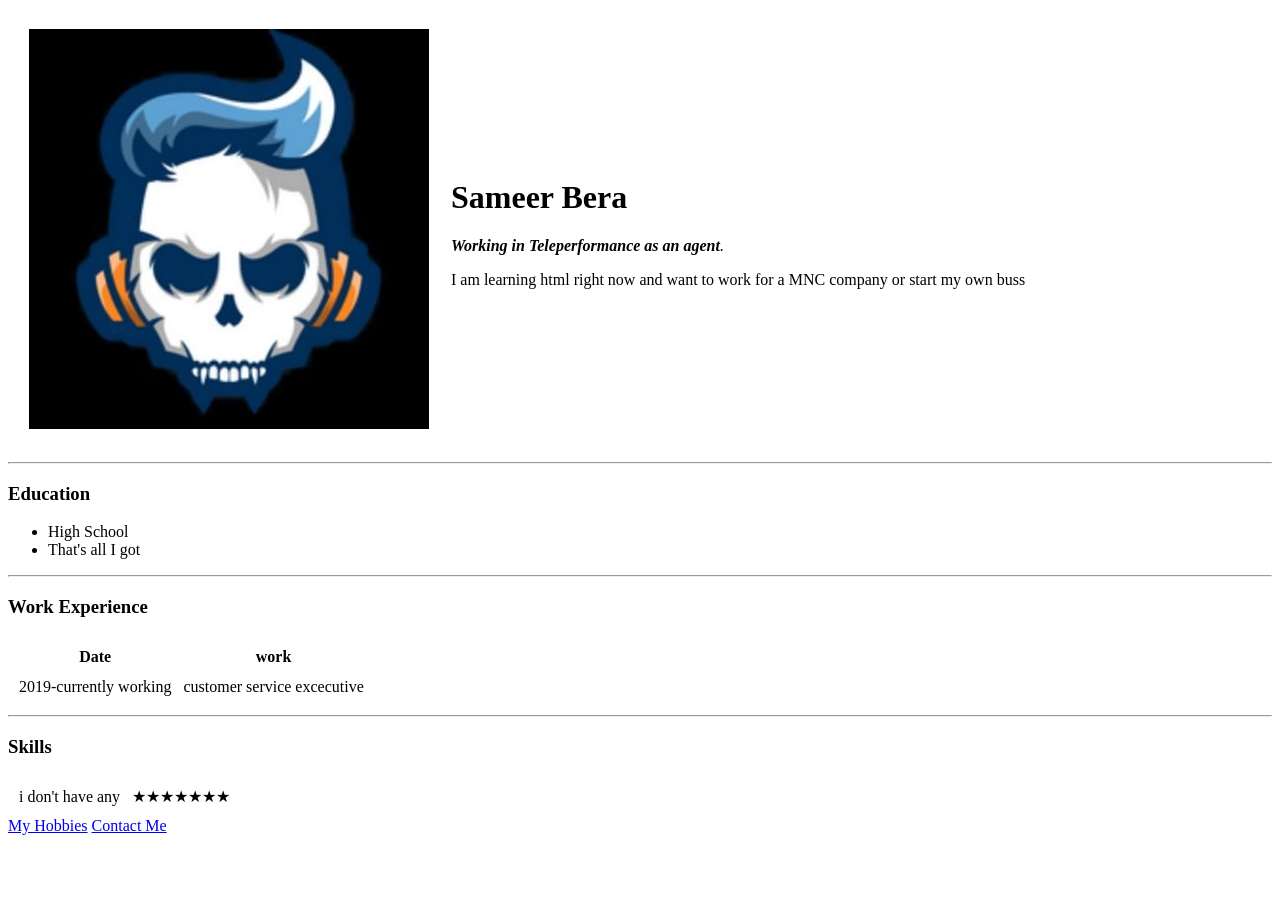
==== index.html @ ac921ed4 "Add initial CV website files" ====
<!DOCTYPE html>
<html lang="en" dir="ltr">

<head>
  <meta charset="utf-8">
  <title>🦊Sameer's Personal Page</title>
</head>

<body>
  <table cellspacing="20">
    <tr>
      <td><img src="Images/sameer.jpg" alt="sameer profile picture"></td>
      <td>
        <H1>Sameer Bera </H1>
        <p><em><strong>Working in Teleperformance as an agent</strong>.</em></p>
        <p>I am learning html right now and want to work for a MNC company or start my own buss</p>
      </td>
    </tr>
  </table>
  <hr>
  <h3>Education</h3>
  <UL>
    <li>High School</li>
    <li>That's all I got</li>
  </UL>
  <hr>
  <h3>Work Experience</h3>
  <table cellspacing="10">
    <thead>
      <tr>
        <th>Date</th>
        <th>work</th>
      </tr>
    </thead>
    <tbody>
      <td>2019-currently working</td>
      <td>customer service excecutive</td>
    </tbody>
  </table>
  <hr>
  <tfoot>
    <h3>Skills</h3>
    <table cellspacing="10">
      <tr>
        <td>i don't have any </td>
        <td> ★★★★★★★</td>
      </tr>
    </table>
  </tfoot>

  </table>
  <a href="hobbies.html">My Hobbies</a>
  <a href="contactme.html">Contact Me</a>
</body>

</html>
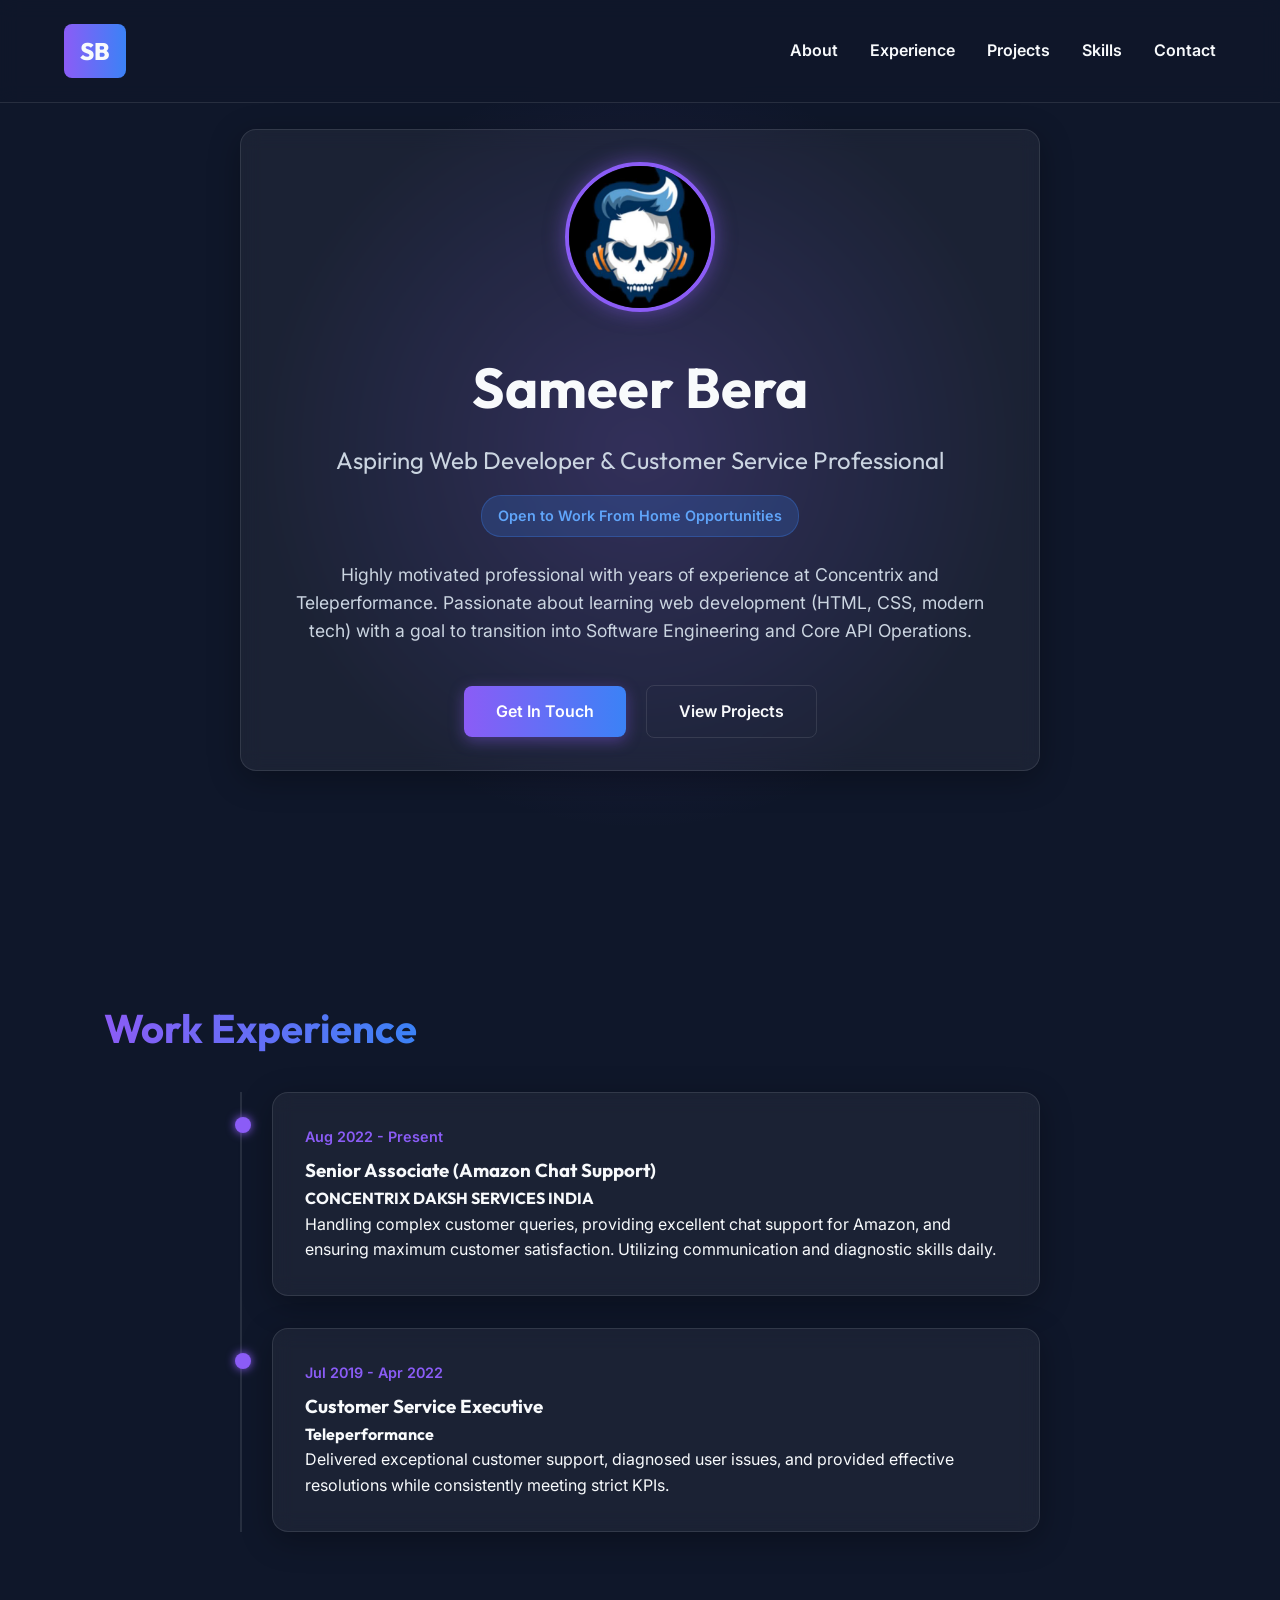
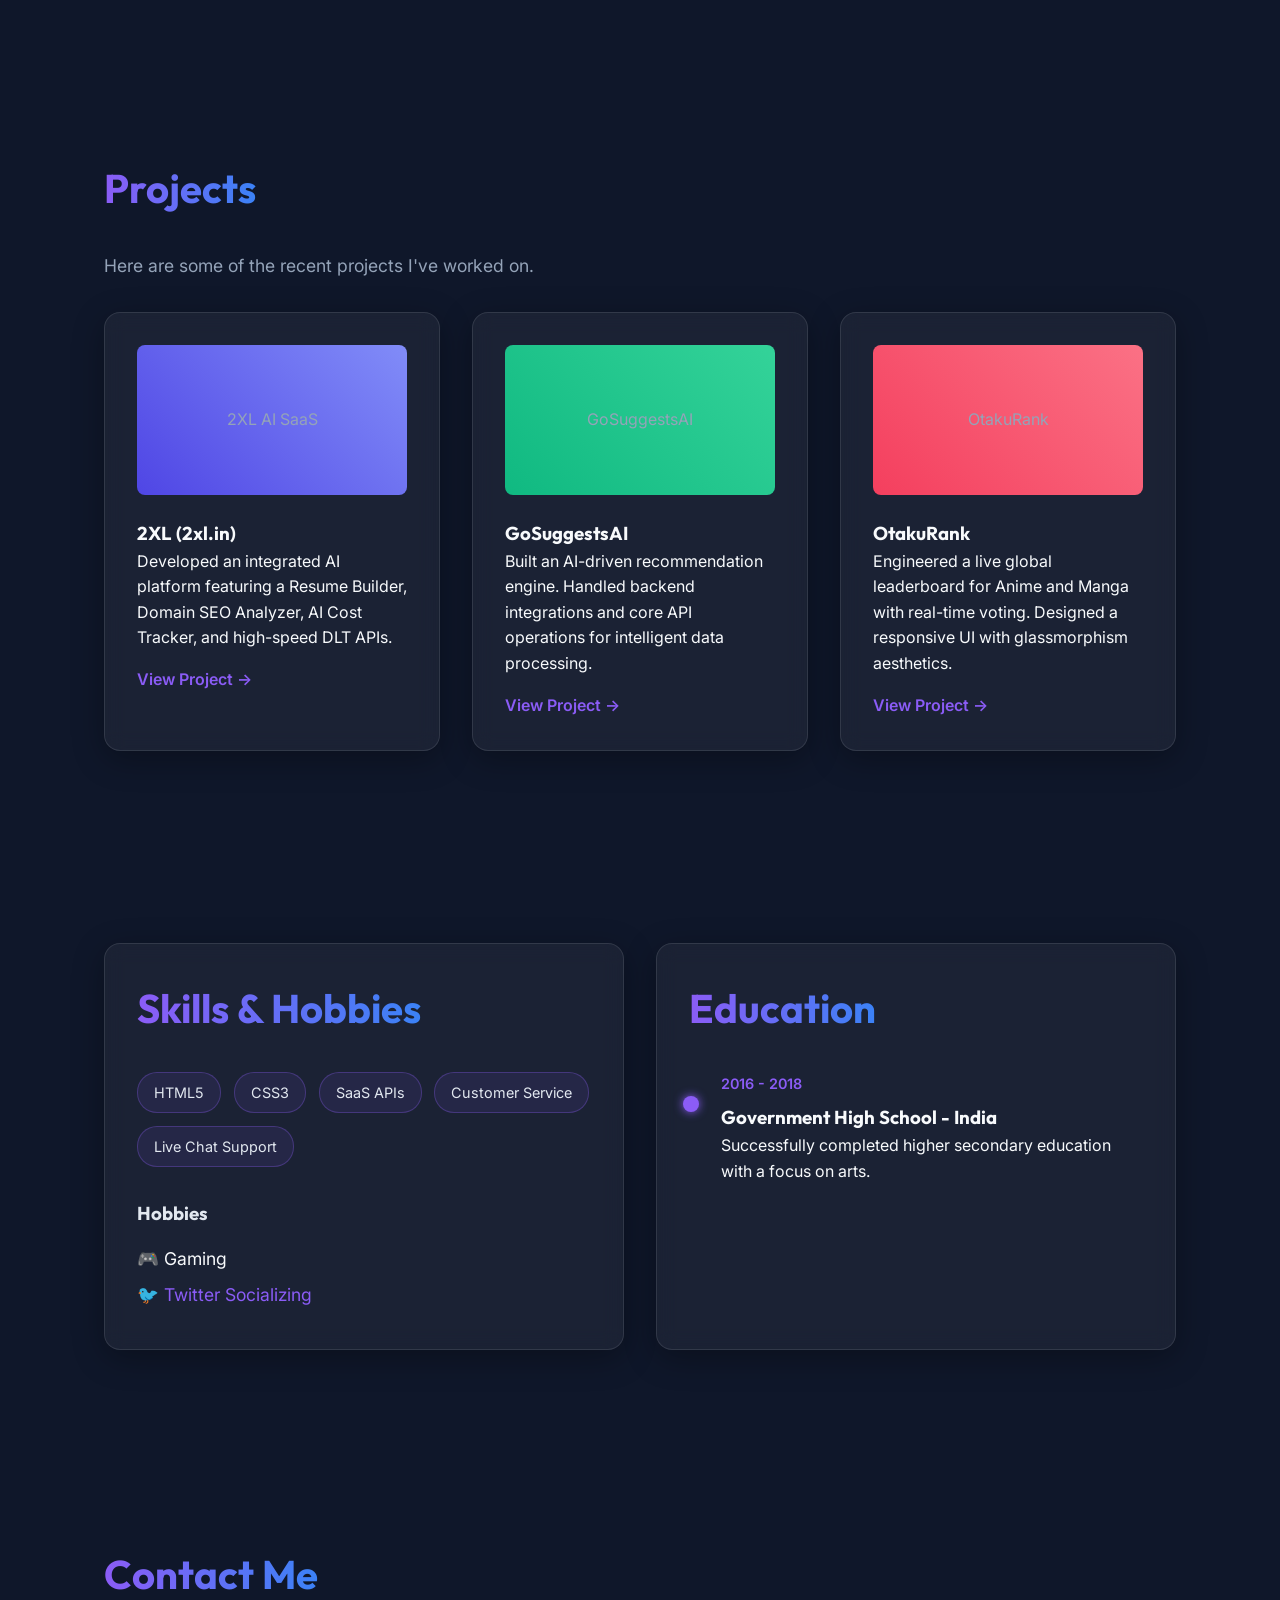
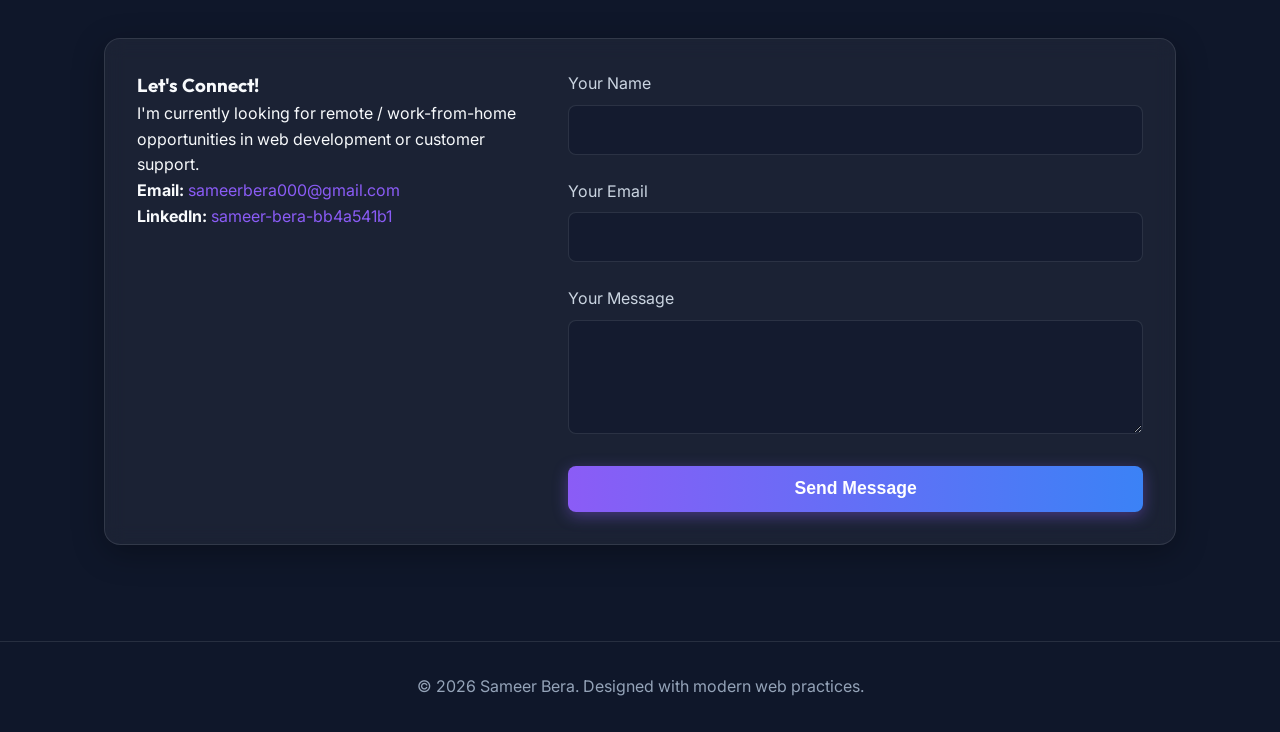
==== commit 655ca23e: "Modernize CV and add printable resume" ====
--- a/index.html
+++ b/index.html
@@ -1,56 +1,167 @@
-<!DOCTYPE html>
-<html lang="en" dir="ltr">
-
-<head>
-  <meta charset="utf-8">
-  <title>🦊Sameer's Personal Page</title>
-</head>
-
-<body>
-  <table cellspacing="20">
-    <tr>
-      <td><img src="Images/sameer.jpg" alt="sameer profile picture"></td>
-      <td>
-        <H1>Sameer Bera </H1>
-        <p><em><strong>Working in Teleperformance as an agent</strong>.</em></p>
-        <p>I am learning html right now and want to work for a MNC company or start my own buss</p>
-      </td>
-    </tr>
-  </table>
-  <hr>
-  <h3>Education</h3>
-  <UL>
-    <li>High School</li>
-    <li>That's all I got</li>
-  </UL>
-  <hr>
-  <h3>Work Experience</h3>
-  <table cellspacing="10">
-    <thead>
-      <tr>
-        <th>Date</th>
-        <th>work</th>
-      </tr>
-    </thead>
-    <tbody>
-      <td>2019-currently working</td>
-      <td>customer service excecutive</td>
-    </tbody>
-  </table>
-  <hr>
-  <tfoot>
-    <h3>Skills</h3>
-    <table cellspacing="10">
-      <tr>
-        <td>i don't have any </td>
-        <td> ★★★★★★★</td>
-      </tr>
-    </table>
-  </tfoot>
-
-  </table>
-  <a href="hobbies.html">My Hobbies</a>
-  <a href="contactme.html">Contact Me</a>
-</body>
-
-</html>
+<!DOCTYPE html>
+<html lang="en">
+<head>
+  <meta charset="utf-8">
+  <meta name="viewport" content="width=device-width, initial-scale=1.0">
+  <title>Sameer Bera - Professional CV</title>
+  <link rel="preconnect" href="https://fonts.googleapis.com">
+  <link rel="preconnect" href="https://fonts.gstatic.com" crossorigin>
+  <link href="https://fonts.googleapis.com/css2?family=Inter:wght@300;400;600;800&family=Outfit:wght@400;700&display=swap" rel="stylesheet">
+  <link rel="stylesheet" href="style.css">
+</head>
+<body>
+  <!-- Navigation -->
+  <nav class="navbar">
+    <div class="logo">SB</div>
+    <ul class="nav-links">
+      <li><a href="#about">About</a></li>
+      <li><a href="#experience">Experience</a></li>
+      <li><a href="#projects">Projects</a></li>
+      <li><a href="#skills">Skills</a></li>
+      <li><a href="#contact">Contact</a></li>
+    </ul>
+  </nav>
+
+  <!-- Hero Section -->
+  <section id="about" class="hero">
+    <div class="hero-content glass-panel">
+      <div class="profile-container">
+        <img src="Images/sameer.jpg" alt="Sameer Bera Profile" class="profile-pic" onerror="this.src='https://via.placeholder.com/150'">
+      </div>
+      <h1 class="name">Sameer Bera</h1>
+      <h2 class="title">Aspiring Web Developer & Customer Service Professional</h2>
+      <div class="badge">Open to Work From Home Opportunities</div>
+      <p class="bio">
+        Highly motivated professional with years of experience at Concentrix and Teleperformance. Passionate about learning web development (HTML, CSS, modern tech) with a goal to transition into Software Engineering and Core API Operations.
+      </p>
+      <div class="hero-buttons">
+        <a href="#contact" class="btn primary-btn">Get In Touch</a>
+        <a href="#projects" class="btn secondary-btn">View Projects</a>
+      </div>
+    </div>
+  </section>
+
+  <div class="container">
+    <!-- Experience Section -->
+    <section id="experience" class="section">
+      <h2 class="section-title">Work Experience</h2>
+      <div class="timeline">
+        
+        <div class="timeline-item glass-card">
+          <div class="timeline-date">Aug 2022 - Present</div>
+          <div class="timeline-content">
+            <h3>Senior Associate (Amazon Chat Support)</h3>
+            <h4>CONCENTRIX DAKSH SERVICES INDIA</h4>
+            <p>Handling complex customer queries, providing excellent chat support for Amazon, and ensuring maximum customer satisfaction. Utilizing communication and diagnostic skills daily.</p>
+          </div>
+        </div>
+
+        <div class="timeline-item glass-card">
+          <div class="timeline-date">Jul 2019 - Apr 2022</div>
+          <div class="timeline-content">
+            <h3>Customer Service Executive</h3>
+            <h4>Teleperformance</h4>
+            <p>Delivered exceptional customer support, diagnosed user issues, and provided effective resolutions while consistently meeting strict KPIs.</p>
+          </div>
+        </div>
+
+      </div>
+    </section>
+
+    <!-- Projects Section -->
+    <section id="projects" class="section">
+      <h2 class="section-title">Projects</h2>
+      <p class="section-subtitle">Here are some of the recent projects I've worked on.</p>
+      <div class="grid-container">
+        
+        <!-- Project 1: 2XL -->
+        <div class="project-card glass-card">
+          <div class="project-img-placeholder" style="background: linear-gradient(45deg, #4f46e5, #818cf8);">2XL AI SaaS</div>
+          <h3>2XL (2xl.in)</h3>
+          <p>Developed an integrated AI platform featuring a Resume Builder, Domain SEO Analyzer, AI Cost Tracker, and high-speed DLT APIs.</p>
+          <a href="https://2xl.in" target="_blank" class="btn-text">View Project →</a>
+        </div>
+
+        <!-- Project 2: GoSuggestsAI -->
+        <div class="project-card glass-card">
+          <div class="project-img-placeholder" style="background: linear-gradient(45deg, #10b981, #34d399);">GoSuggestsAI</div>
+          <h3>GoSuggestsAI</h3>
+          <p>Built an AI-driven recommendation engine. Handled backend integrations and core API operations for intelligent data processing.</p>
+          <a href="https://gosuggestsai.com" target="_blank" class="btn-text">View Project →</a>
+        </div>
+
+        <!-- Project 3: OtakuRank -->
+        <div class="project-card glass-card">
+          <div class="project-img-placeholder" style="background: linear-gradient(45deg, #f43f5e, #fb7185);">OtakuRank</div>
+          <h3>OtakuRank</h3>
+          <p>Engineered a live global leaderboard for Anime and Manga with real-time voting. Designed a responsive UI with glassmorphism aesthetics.</p>
+          <a href="https://otakurank.com" target="_blank" class="btn-text">View Project →</a>
+        </div>
+
+      </div>
+    </section>
+
+    <!-- Skills & Education Section -->
+    <section id="skills" class="section split-section">
+      <div class="skills-container glass-card">
+        <h2 class="section-title">Skills & Hobbies</h2>
+        <div class="skills-list">
+          <span class="skill-tag">HTML5</span>
+          <span class="skill-tag">CSS3</span>
+          <span class="skill-tag">SaaS APIs</span>
+          <span class="skill-tag">Customer Service</span>
+          <span class="skill-tag">Live Chat Support</span>
+        </div>
+        <h3 class="subsection-title">Hobbies</h3>
+        <ul class="hobby-list">
+          <li>🎮 Gaming</li>
+          <li>🐦 <a href="https://twitter.com/sameerbera2" target="_blank">Twitter Socializing</a></li>
+        </ul>
+      </div>
+
+      <div class="education-container glass-card">
+        <h2 class="section-title">Education</h2>
+        <div class="timeline-item">
+          <div class="timeline-date">2016 - 2018</div>
+          <div class="timeline-content">
+            <h3>Government High School - India</h3>
+            <p>Successfully completed higher secondary education with a focus on arts.</p>
+          </div>
+        </div>
+      </div>
+    </section>
+
+    <!-- Contact Section -->
+    <section id="contact" class="section">
+      <h2 class="section-title">Contact Me</h2>
+      <div class="contact-wrapper glass-card">
+        <div class="contact-info">
+          <h3>Let's Connect!</h3>
+          <p>I'm currently looking for remote / work-from-home opportunities in web development or customer support.</p>
+          <p><strong>Email:</strong> <a href="mailto:sameerbera000@gmail.com">sameerbera000@gmail.com</a></p>
+          <p><strong>LinkedIn:</strong> <a href="https://www.linkedin.com/in/sameer-bera-bb4a541b1/" target="_blank">sameer-bera-bb4a541b1</a></p>
+        </div>
+        <form class="contact-form" action="mailto:sameerbera000@gmail.com" method="post" enctype="text/plain">
+          <div class="form-group">
+            <label for="yourName">Your Name</label>
+            <input type="text" id="yourName" name="yourName" required>
+          </div>
+          <div class="form-group">
+            <label for="yourEmail">Your Email</label>
+            <input type="email" id="yourEmail" name="yourEmail" required>
+          </div>
+          <div class="form-group">
+            <label for="yourMessage">Your Message</label>
+            <textarea id="yourMessage" name="yourMessage" rows="5" required></textarea>
+          </div>
+          <button type="submit" class="btn primary-btn submit-btn">Send Message</button>
+        </form>
+      </div>
+    </section>
+  </div>
+
+  <footer>
+    <p>&copy; 2026 Sameer Bera. Designed with modern web practices.</p>
+  </footer>
+</body>
+</html>
--- a/style.css
+++ b/style.css
@@ -0,0 +1,447 @@
+/* Base Styles & Variables */
+:root {
+  --bg-color: #0f172a;
+  --text-color: #f8fafc;
+  --primary-accent: #8b5cf6;
+  --secondary-accent: #3b82f6;
+  --glass-bg: rgba(255, 255, 255, 0.05);
+  --glass-border: rgba(255, 255, 255, 0.1);
+  --glass-shadow: 0 8px 32px 0 rgba(0, 0, 0, 0.3);
+}
+
+* {
+  margin: 0;
+  padding: 0;
+  box-sizing: border-box;
+}
+
+body {
+  font-family: 'Inter', sans-serif;
+  background-color: var(--bg-color);
+  color: var(--text-color);
+  line-height: 1.6;
+  overflow-x: hidden;
+}
+
+h1, h2, h3, h4 {
+  font-family: 'Outfit', sans-serif;
+}
+
+a {
+  text-decoration: none;
+  color: var(--primary-accent);
+  transition: color 0.3s ease;
+}
+
+a:hover {
+  color: var(--secondary-accent);
+}
+
+/* Typography Enhancements */
+.section-title {
+  font-size: 2.5rem;
+  margin-bottom: 2rem;
+  background: linear-gradient(90deg, var(--primary-accent), var(--secondary-accent));
+  -webkit-background-clip: text;
+  -webkit-text-fill-color: transparent;
+  display: inline-block;
+}
+
+.section-subtitle {
+  font-size: 1.1rem;
+  color: #94a3b8;
+  margin-bottom: 2rem;
+}
+
+/* Glassmorphism Utilities */
+.glass-panel, .glass-card {
+  background: var(--glass-bg);
+  backdrop-filter: blur(10px);
+  -webkit-backdrop-filter: blur(10px);
+  border: 1px solid var(--glass-border);
+  border-radius: 16px;
+  box-shadow: var(--glass-shadow);
+  padding: 2rem;
+}
+
+/* Navigation */
+.navbar {
+  display: flex;
+  justify-content: space-between;
+  align-items: center;
+  padding: 1.5rem 5%;
+  position: fixed;
+  width: 100%;
+  top: 0;
+  z-index: 1000;
+  background: rgba(15, 23, 42, 0.8);
+  backdrop-filter: blur(10px);
+  border-bottom: 1px solid var(--glass-border);
+}
+
+.logo {
+  font-family: 'Outfit', sans-serif;
+  font-size: 1.5rem;
+  font-weight: 800;
+  color: var(--text-color);
+  background: linear-gradient(90deg, var(--primary-accent), var(--secondary-accent));
+  padding: 0.5rem 1rem;
+  border-radius: 8px;
+}
+
+.nav-links {
+  display: flex;
+  list-style: none;
+  gap: 2rem;
+}
+
+.nav-links a {
+  color: var(--text-color);
+  font-weight: 600;
+  position: relative;
+}
+
+.nav-links a::after {
+  content: '';
+  position: absolute;
+  width: 0;
+  height: 2px;
+  bottom: -4px;
+  left: 0;
+  background: var(--primary-accent);
+  transition: width 0.3s ease;
+}
+
+.nav-links a:hover::after {
+  width: 100%;
+}
+
+/* Hero Section */
+.hero {
+  min-height: 100vh;
+  display: flex;
+  align-items: center;
+  justify-content: center;
+  padding: 0 5%;
+  position: relative;
+}
+
+/* Background gradient orb */
+.hero::before {
+  content: '';
+  position: absolute;
+  top: 50%;
+  left: 50%;
+  transform: translate(-50%, -50%);
+  width: 60vw;
+  height: 60vw;
+  background: radial-gradient(circle, rgba(139, 92, 246, 0.2) 0%, rgba(15, 23, 42, 0) 70%);
+  z-index: -1;
+}
+
+.hero-content {
+  text-align: center;
+  max-width: 800px;
+  width: 100%;
+  animation: fadeIn 1s ease-out;
+}
+
+@keyframes fadeIn {
+  from { opacity: 0; transform: translateY(20px); }
+  to { opacity: 1; transform: translateY(0); }
+}
+
+.profile-container {
+  margin-bottom: 1.5rem;
+}
+
+.profile-pic {
+  width: 150px;
+  height: 150px;
+  border-radius: 50%;
+  object-fit: cover;
+  border: 4px solid var(--primary-accent);
+  box-shadow: 0 0 20px rgba(139, 92, 246, 0.5);
+}
+
+.name {
+  font-size: 3.5rem;
+  margin-bottom: 0.5rem;
+}
+
+.title {
+  font-size: 1.5rem;
+  color: #cbd5e1;
+  font-weight: 400;
+  margin-bottom: 1rem;
+}
+
+.badge {
+  display: inline-block;
+  background: rgba(59, 130, 246, 0.2);
+  color: #60a5fa;
+  padding: 0.5rem 1rem;
+  border-radius: 20px;
+  font-size: 0.9rem;
+  font-weight: 600;
+  margin-bottom: 1.5rem;
+  border: 1px solid rgba(59, 130, 246, 0.3);
+}
+
+.bio {
+  font-size: 1.1rem;
+  color: #cbd5e1;
+  margin-bottom: 2.5rem;
+}
+
+/* Buttons */
+.btn {
+  display: inline-block;
+  padding: 0.8rem 2rem;
+  border-radius: 8px;
+  font-weight: 600;
+  transition: all 0.3s ease;
+  cursor: pointer;
+  border: none;
+}
+
+.primary-btn {
+  background: linear-gradient(90deg, var(--primary-accent), var(--secondary-accent));
+  color: white;
+  box-shadow: 0 4px 15px rgba(139, 92, 246, 0.4);
+}
+
+.primary-btn:hover {
+  transform: translateY(-2px);
+  box-shadow: 0 6px 20px rgba(139, 92, 246, 0.6);
+  color: white;
+}
+
+.secondary-btn {
+  background: transparent;
+  color: var(--text-color);
+  border: 1px solid var(--glass-border);
+  margin-left: 1rem;
+}
+
+.secondary-btn:hover {
+  background: var(--glass-bg);
+  transform: translateY(-2px);
+}
+
+/* Layout Container */
+.container {
+  max-width: 1200px;
+  margin: 0 auto;
+  padding: 0 5%;
+}
+
+.section {
+  padding: 6rem 0;
+}
+
+/* Experience Timeline */
+.timeline {
+  position: relative;
+  max-width: 800px;
+  margin: 0 auto;
+}
+
+.timeline::before {
+  content: '';
+  position: absolute;
+  left: 0;
+  top: 0;
+  width: 2px;
+  height: 100%;
+  background: var(--glass-border);
+}
+
+.timeline-item {
+  position: relative;
+  margin-bottom: 2rem;
+  margin-left: 2rem;
+}
+
+.timeline-item::before {
+  content: '';
+  position: absolute;
+  left: -2.4rem;
+  top: 1.5rem;
+  width: 1rem;
+  height: 1rem;
+  background: var(--primary-accent);
+  border-radius: 50%;
+  box-shadow: 0 0 10px var(--primary-accent);
+}
+
+.timeline-date {
+  font-size: 0.9rem;
+  color: var(--primary-accent);
+  font-weight: 600;
+  margin-bottom: 0.5rem;
+}
+
+/* Projects Grid */
+.grid-container {
+  display: grid;
+  grid-template-columns: repeat(auto-fit, minmax(300px, 1fr));
+  gap: 2rem;
+}
+
+.project-card {
+  transition: transform 0.3s ease, box-shadow 0.3s ease;
+}
+
+.project-card:hover {
+  transform: translateY(-10px);
+  box-shadow: 0 15px 30px rgba(0, 0, 0, 0.4);
+}
+
+.project-img-placeholder {
+  width: 100%;
+  height: 150px;
+  background: linear-gradient(45deg, #1e293b, #334155);
+  border-radius: 8px;
+  display: flex;
+  align-items: center;
+  justify-content: center;
+  color: #94a3b8;
+  margin-bottom: 1.5rem;
+}
+
+.btn-text {
+  display: inline-block;
+  margin-top: 1rem;
+  font-weight: 600;
+}
+
+.btn-text:hover {
+  transform: translateX(5px);
+}
+
+/* Split Section (Skills & Education) */
+.split-section {
+  display: grid;
+  grid-template-columns: 1fr 1fr;
+  gap: 2rem;
+}
+
+.skills-list {
+  display: flex;
+  flex-wrap: wrap;
+  gap: 0.8rem;
+  margin-bottom: 2rem;
+}
+
+.skill-tag {
+  background: rgba(139, 92, 246, 0.1);
+  border: 1px solid rgba(139, 92, 246, 0.3);
+  color: #e2e8f0;
+  padding: 0.5rem 1rem;
+  border-radius: 20px;
+  font-size: 0.9rem;
+  transition: all 0.3s ease;
+}
+
+.skill-tag:hover {
+  background: rgba(139, 92, 246, 0.3);
+  transform: translateY(-2px);
+}
+
+.subsection-title {
+  margin-bottom: 1rem;
+  color: #e2e8f0;
+}
+
+.hobby-list {
+  list-style: none;
+}
+
+.hobby-list li {
+  margin-bottom: 0.5rem;
+  font-size: 1.1rem;
+}
+
+/* Contact Form */
+.contact-wrapper {
+  display: grid;
+  grid-template-columns: 1fr 1.5fr;
+  gap: 3rem;
+}
+
+.form-group {
+  margin-bottom: 1.5rem;
+}
+
+.form-group label {
+  display: block;
+  margin-bottom: 0.5rem;
+  color: #cbd5e1;
+}
+
+.form-group input,
+.form-group textarea {
+  width: 100%;
+  padding: 1rem;
+  background: rgba(15, 23, 42, 0.5);
+  border: 1px solid var(--glass-border);
+  border-radius: 8px;
+  color: var(--text-color);
+  font-family: 'Inter', sans-serif;
+  transition: border-color 0.3s ease;
+}
+
+.form-group input:focus,
+.form-group textarea:focus {
+  outline: none;
+  border-color: var(--primary-accent);
+}
+
+.submit-btn {
+  width: 100%;
+  font-size: 1.1rem;
+}
+
+/* Footer */
+footer {
+  text-align: center;
+  padding: 2rem;
+  border-top: 1px solid var(--glass-border);
+  color: #94a3b8;
+}
+
+/* Responsive */
+@media (max-width: 768px) {
+  .navbar {
+    flex-direction: column;
+    padding: 1rem;
+  }
+  
+  .nav-links {
+    margin-top: 1rem;
+    gap: 1rem;
+  }
+  
+  .name {
+    font-size: 2.5rem;
+  }
+  
+  .hero-buttons {
+    display: flex;
+    flex-direction: column;
+    gap: 1rem;
+  }
+  
+  .secondary-btn {
+    margin-left: 0;
+  }
+  
+  .split-section {
+    grid-template-columns: 1fr;
+  }
+  
+  .contact-wrapper {
+    grid-template-columns: 1fr;
+  }
+}
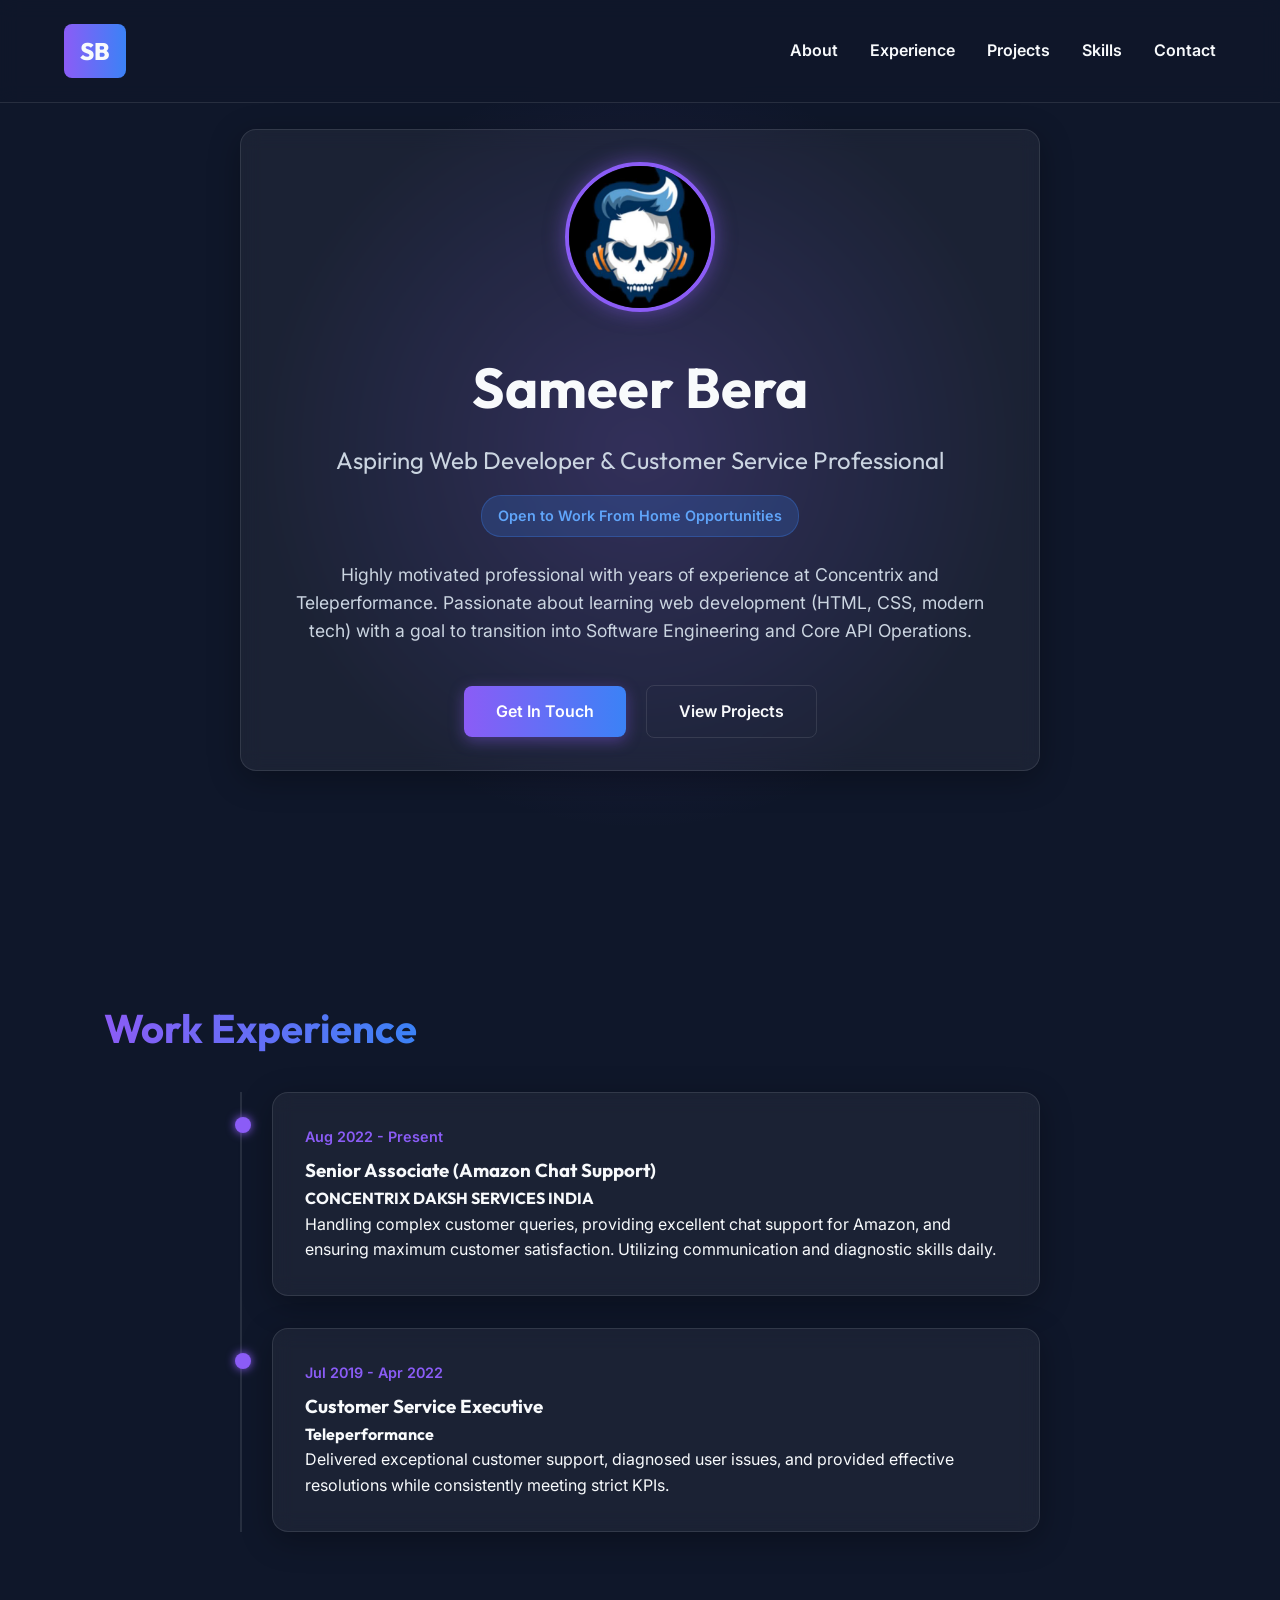
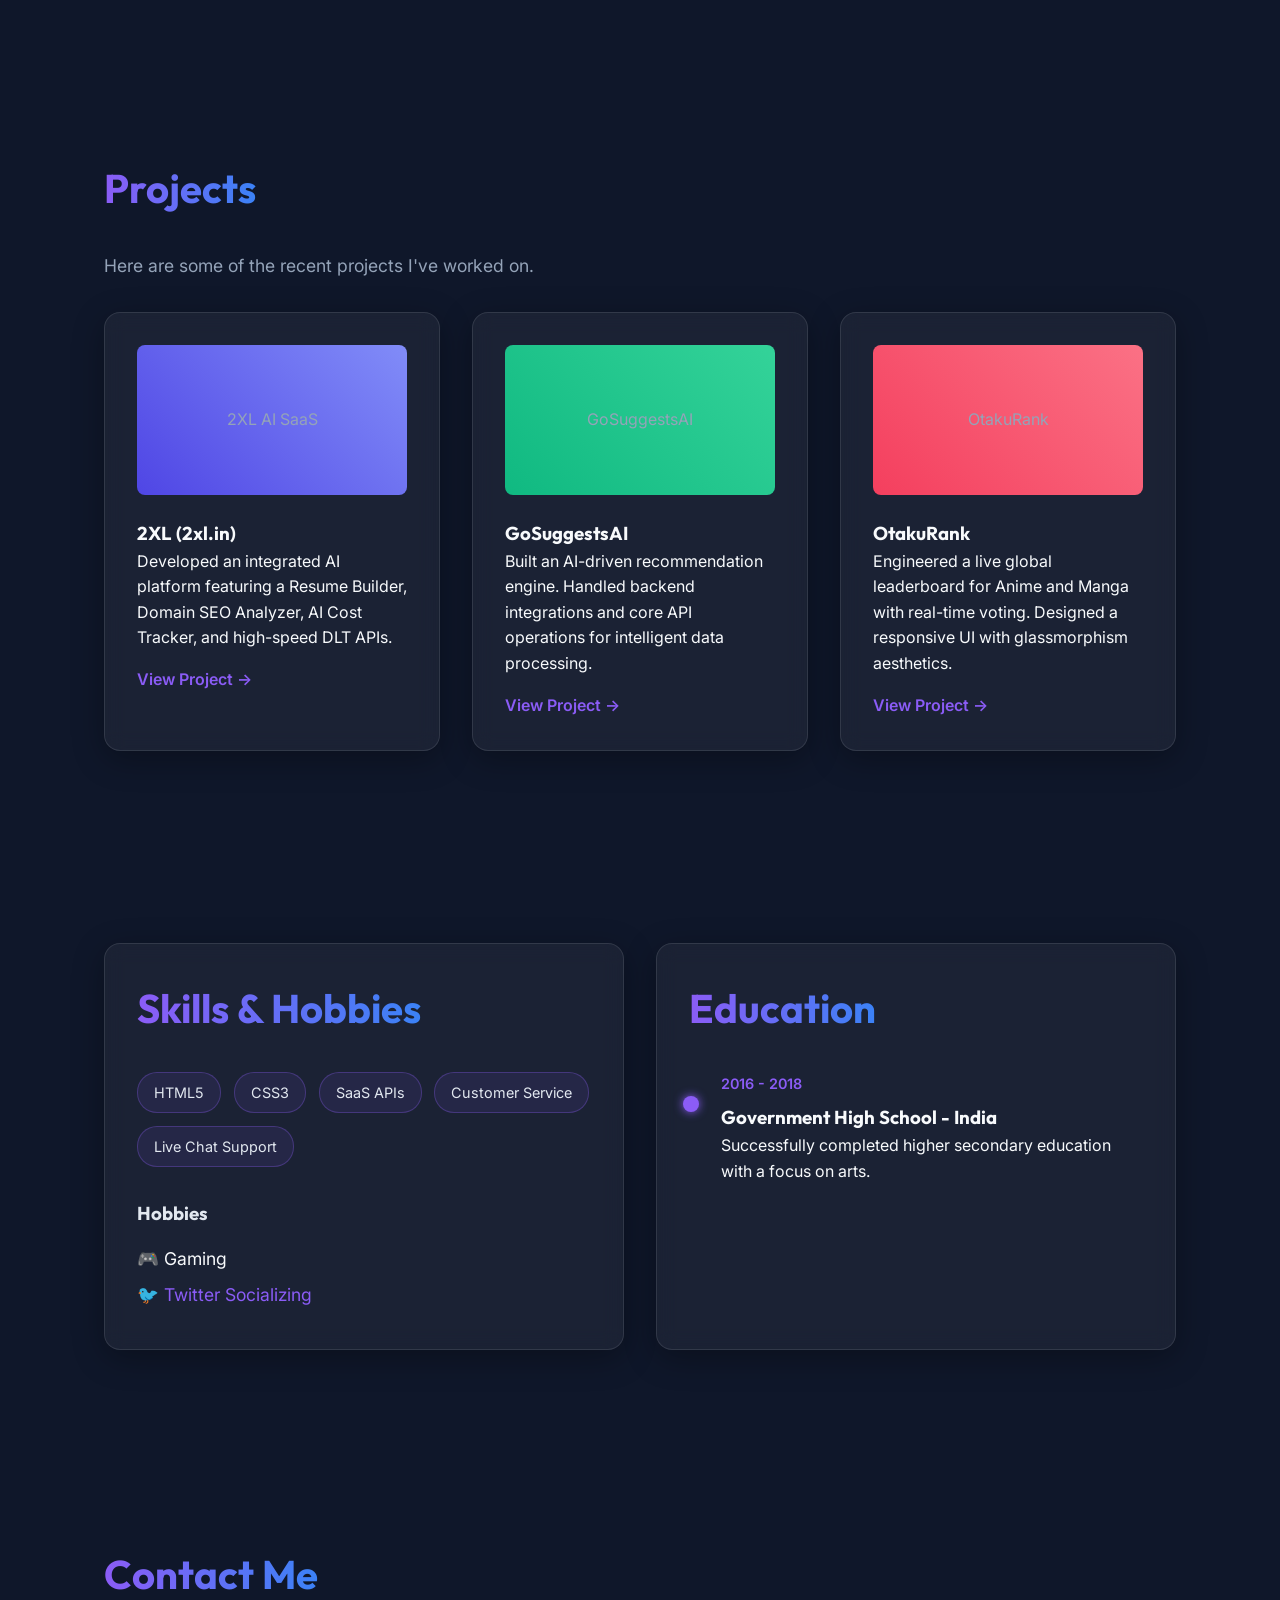
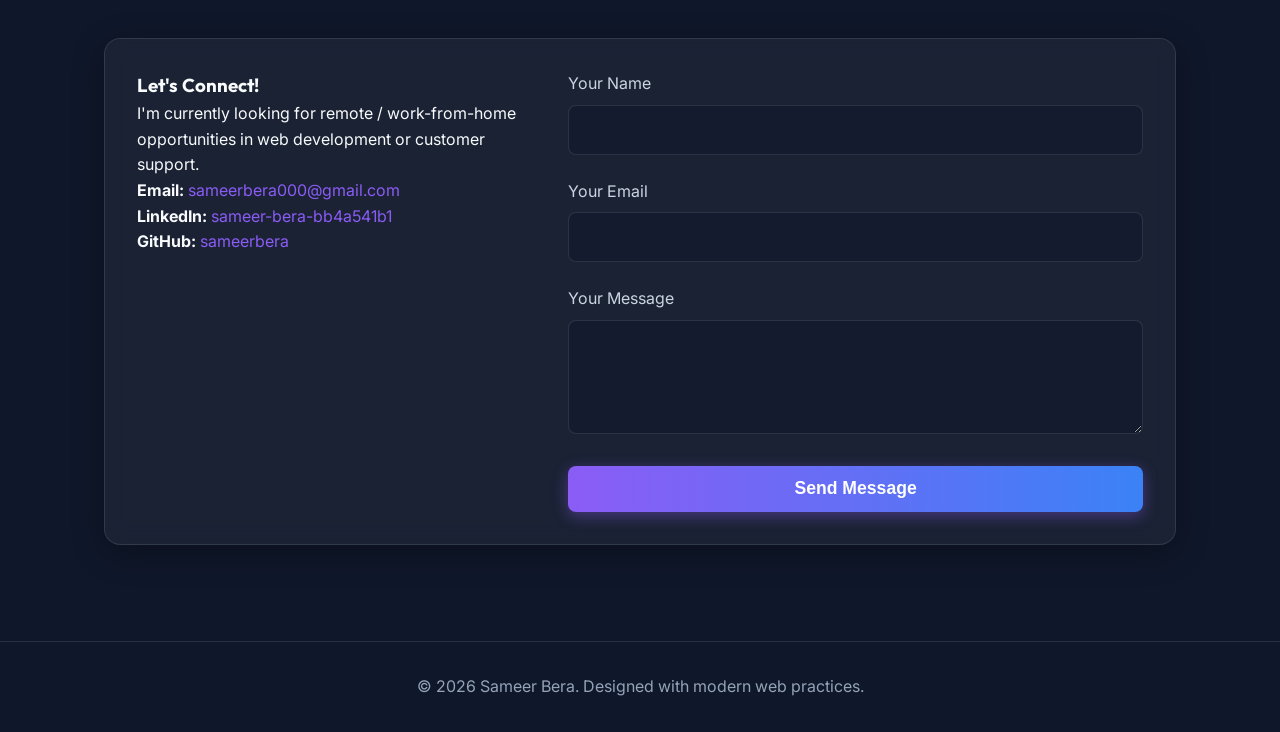
==== commit a916246f: "Add GitHub link to resume and web CV" ====
--- a/index.html
+++ b/index.html
@@ -140,6 +140,7 @@
           <p>I'm currently looking for remote / work-from-home opportunities in web development or customer support.</p>
           <p><strong>Email:</strong> <a href="mailto:sameerbera000@gmail.com">sameerbera000@gmail.com</a></p>
           <p><strong>LinkedIn:</strong> <a href="https://www.linkedin.com/in/sameer-bera-bb4a541b1/" target="_blank">sameer-bera-bb4a541b1</a></p>
+          <p><strong>GitHub:</strong> <a href="https://github.com/sameerbera" target="_blank">sameerbera</a></p>
         </div>
         <form class="contact-form" action="mailto:sameerbera000@gmail.com" method="post" enctype="text/plain">
           <div class="form-group">
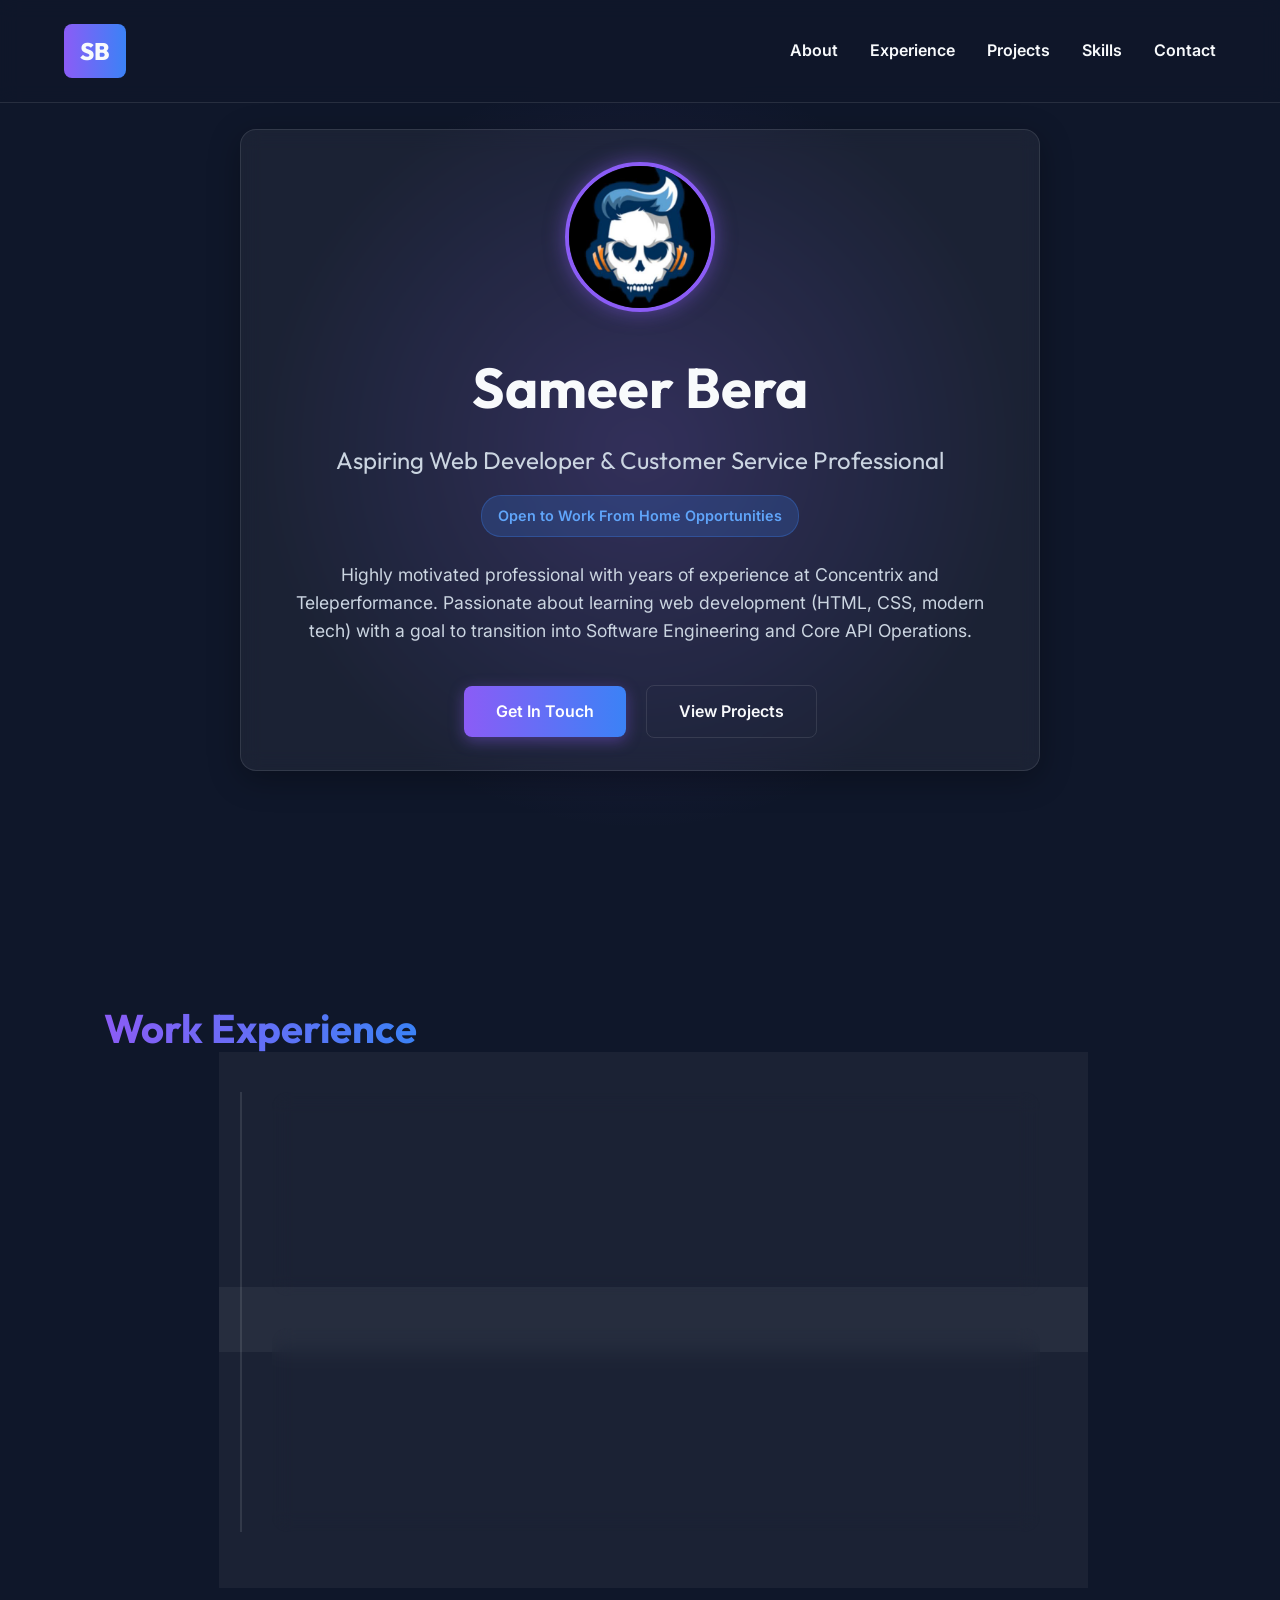
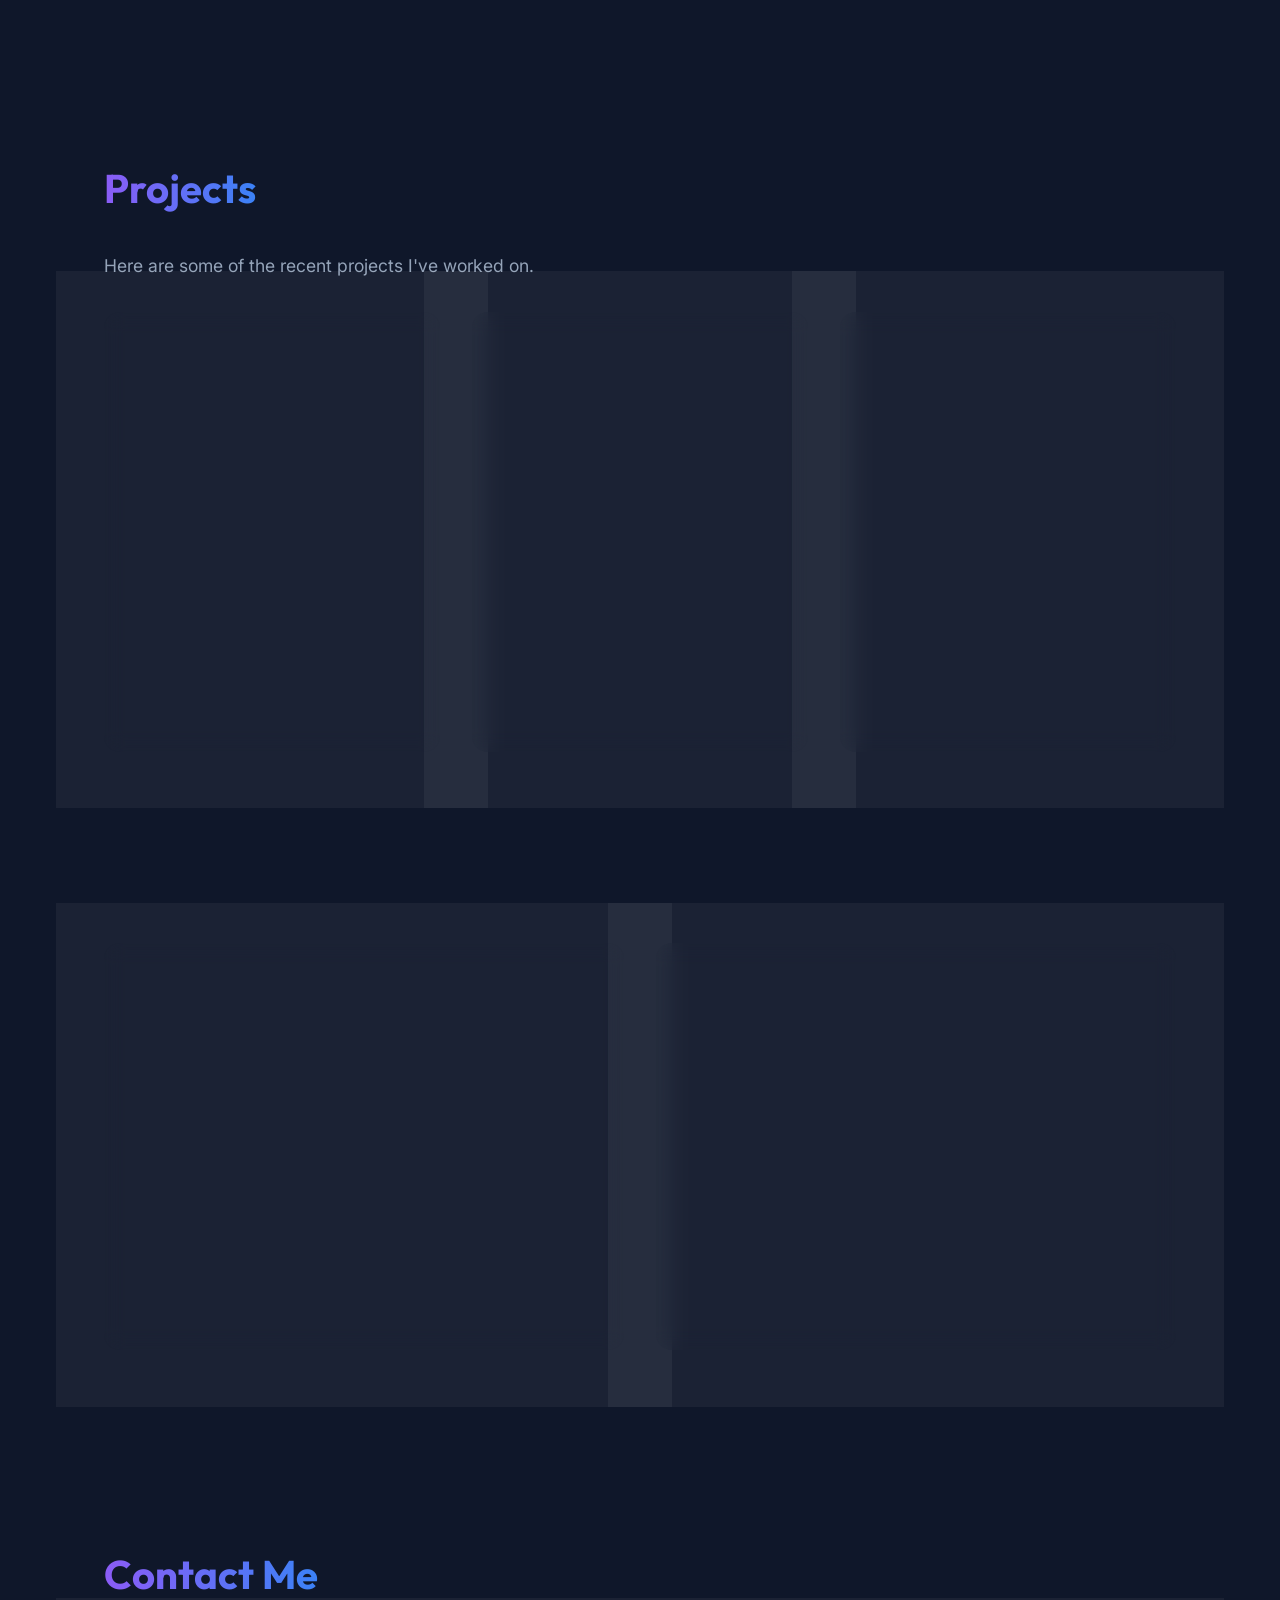
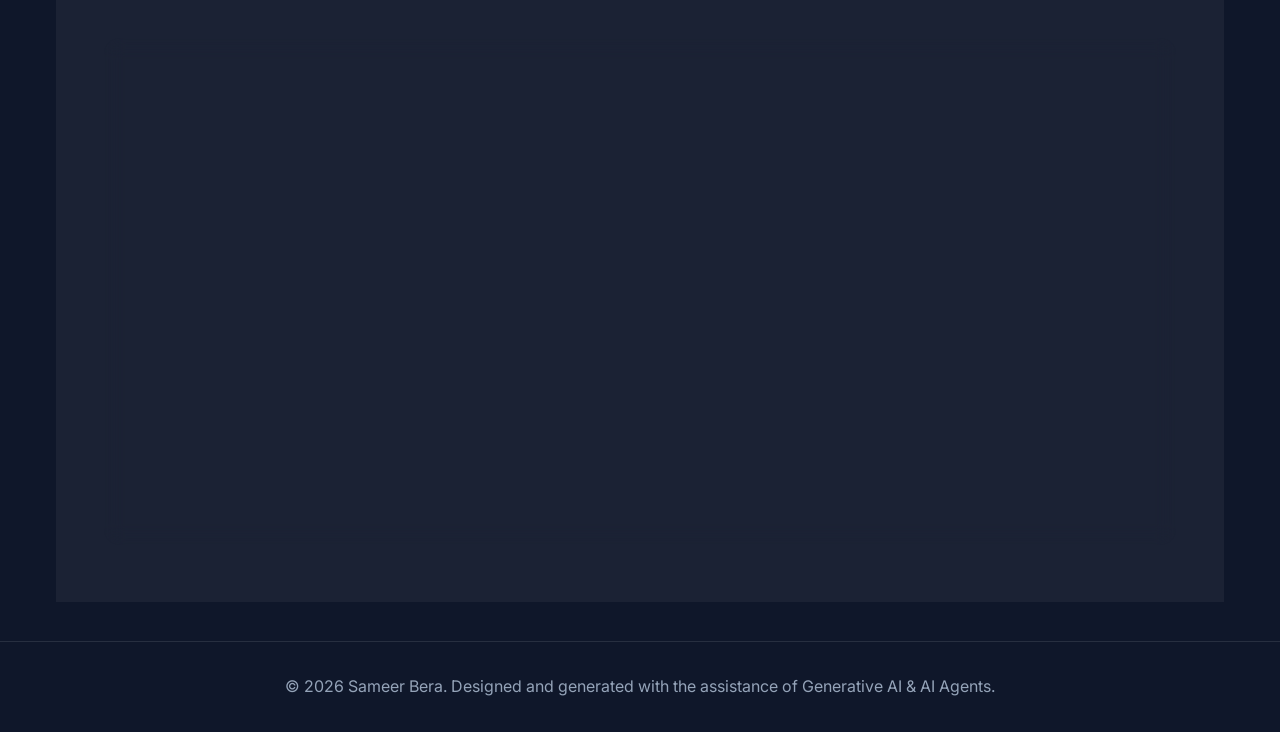
==== commit 0c9207a1: "Add AI disclosure to footer and README" ====
--- a/index.html
+++ b/index.html
@@ -162,7 +162,7 @@
   </div>
 
   <footer>
-    <p>&copy; 2026 Sameer Bera. Designed with modern web practices.</p>
+    <p>&copy; 2026 Sameer Bera. Designed and generated with the assistance of Generative AI & AI Agents.</p>
   </footer>
 </body>
 </html>
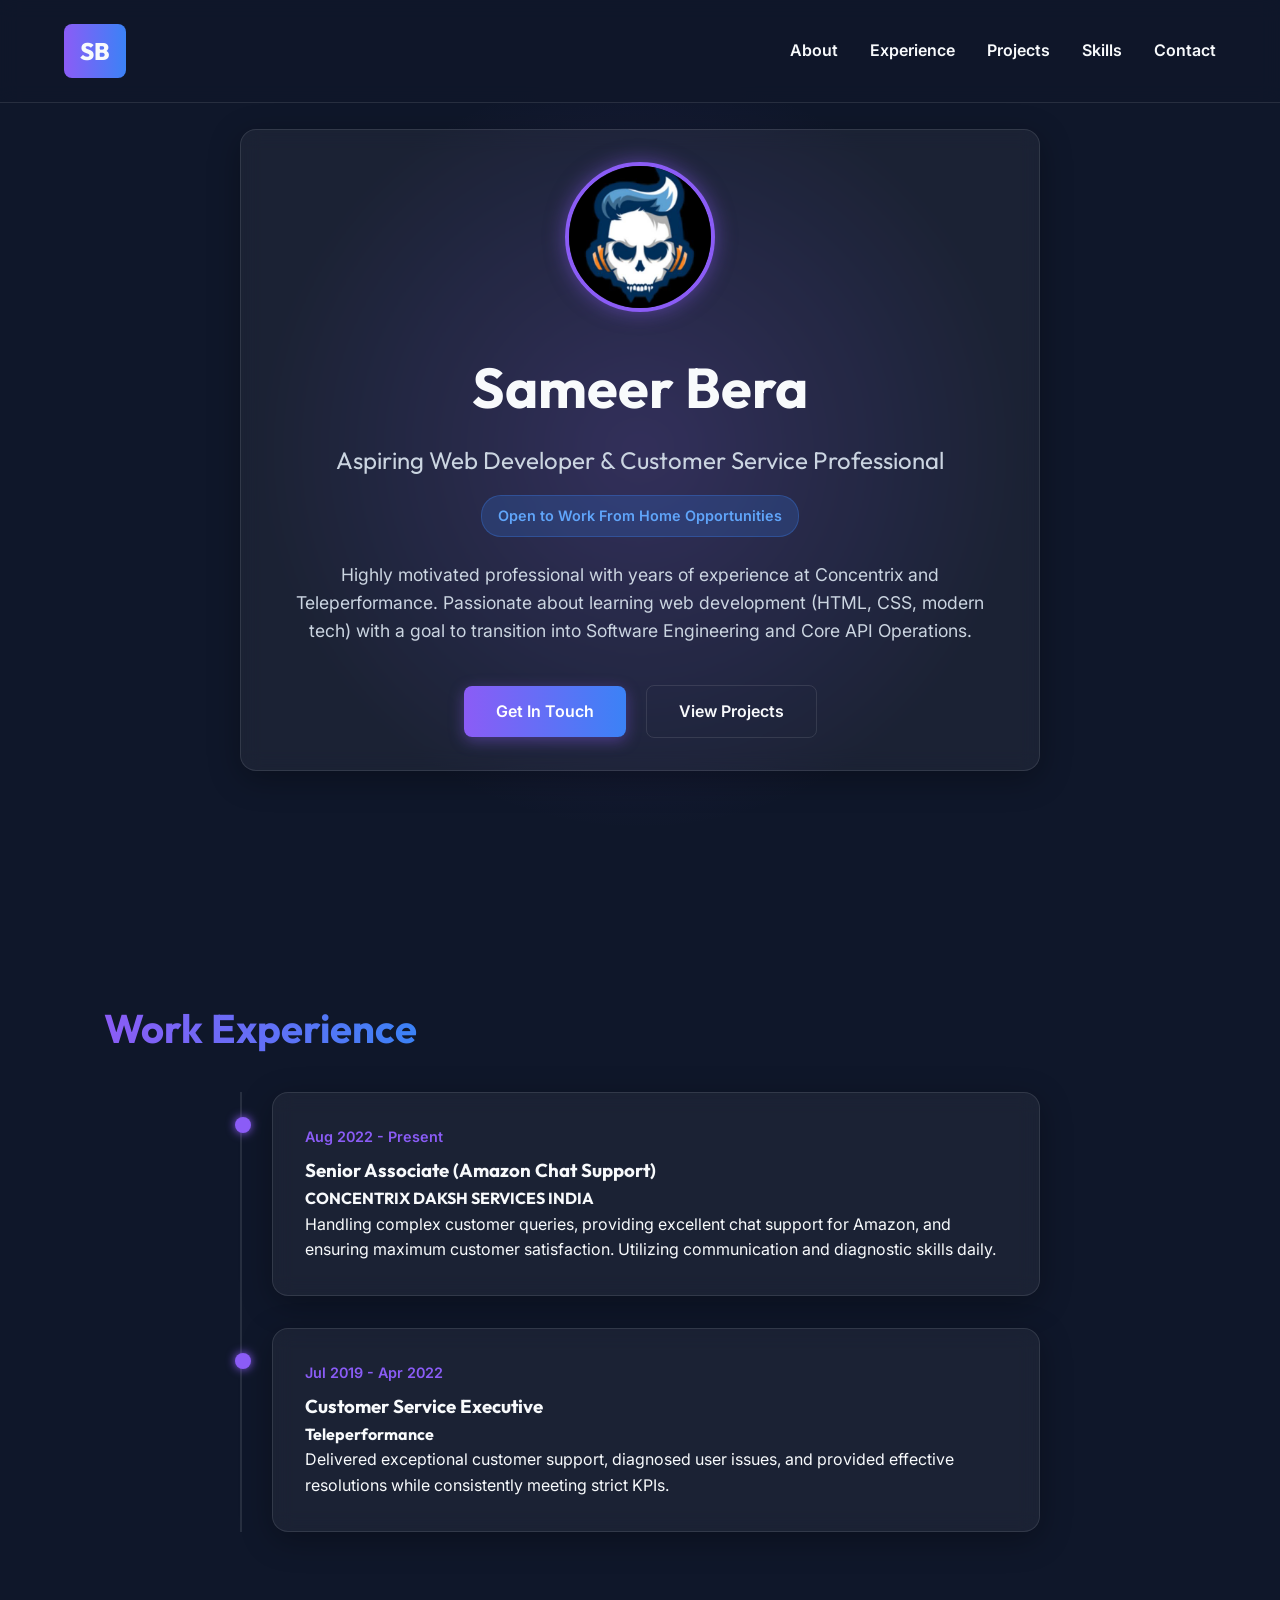
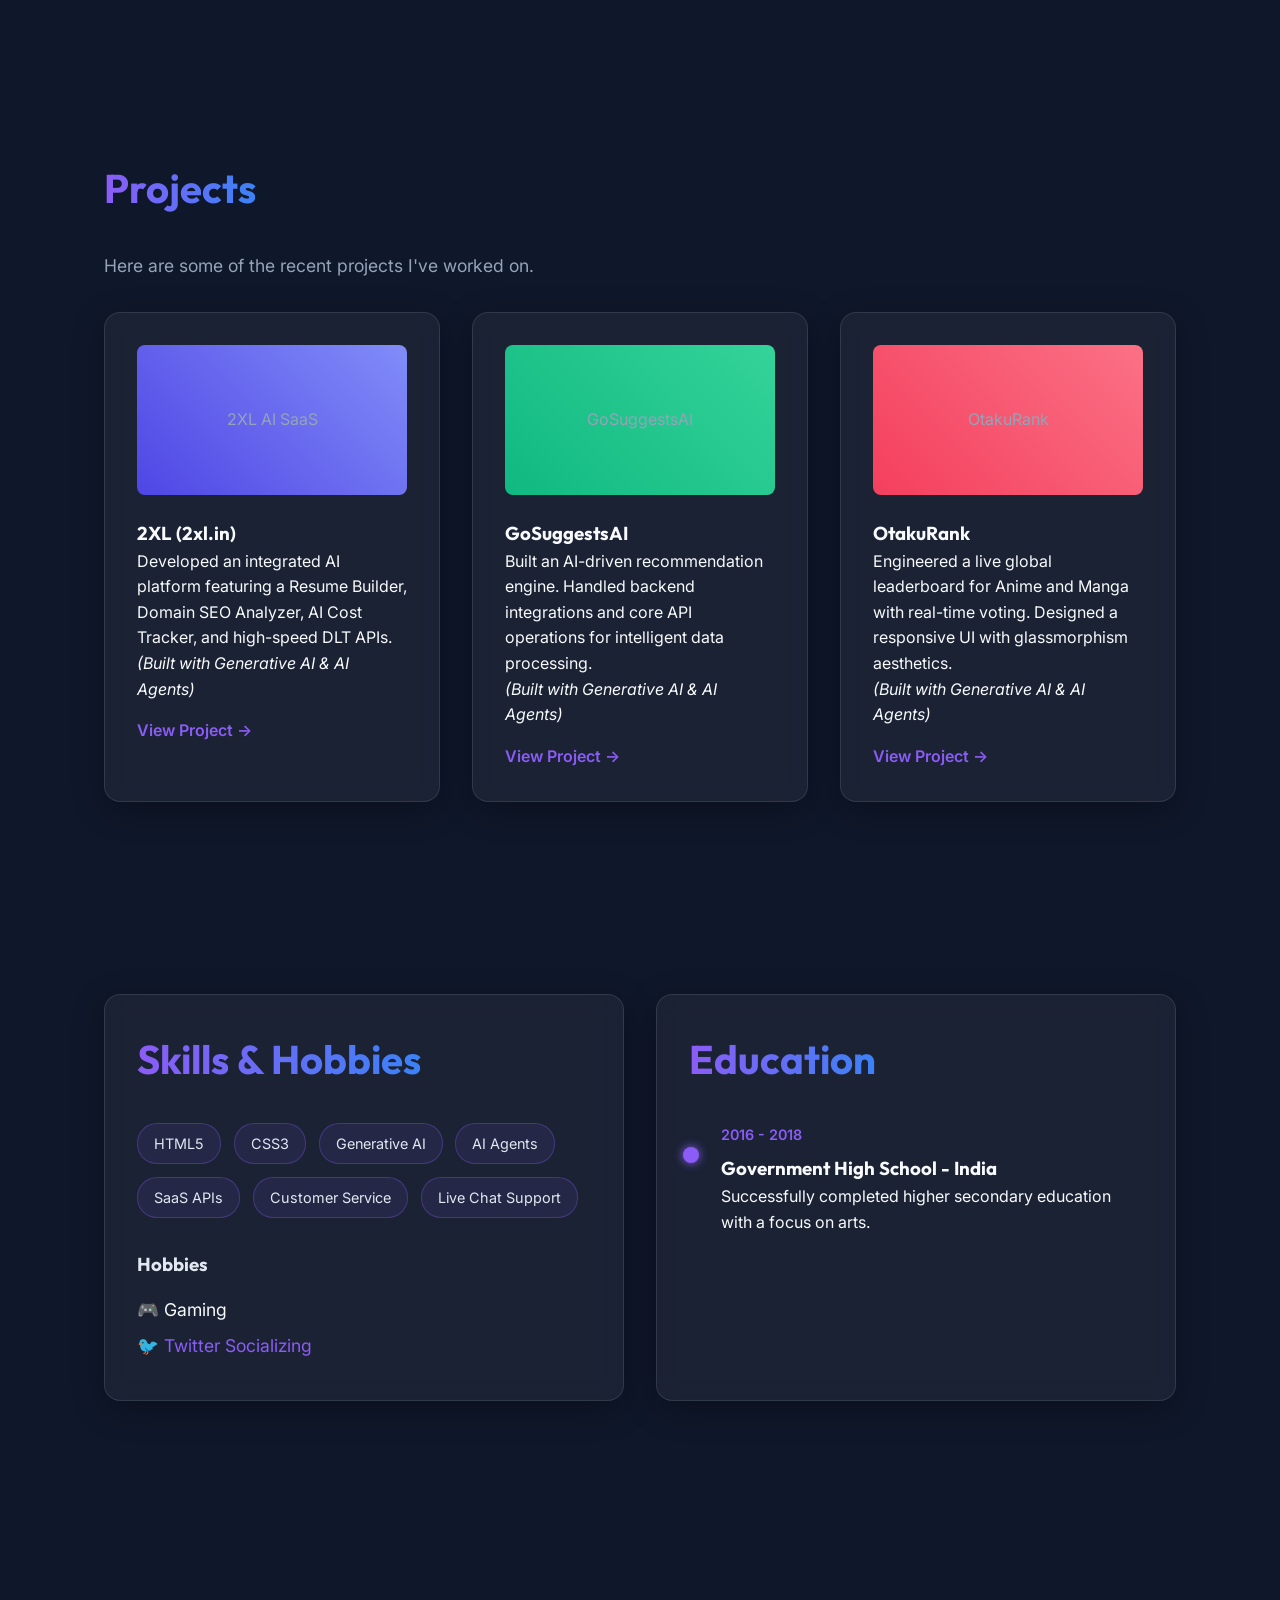
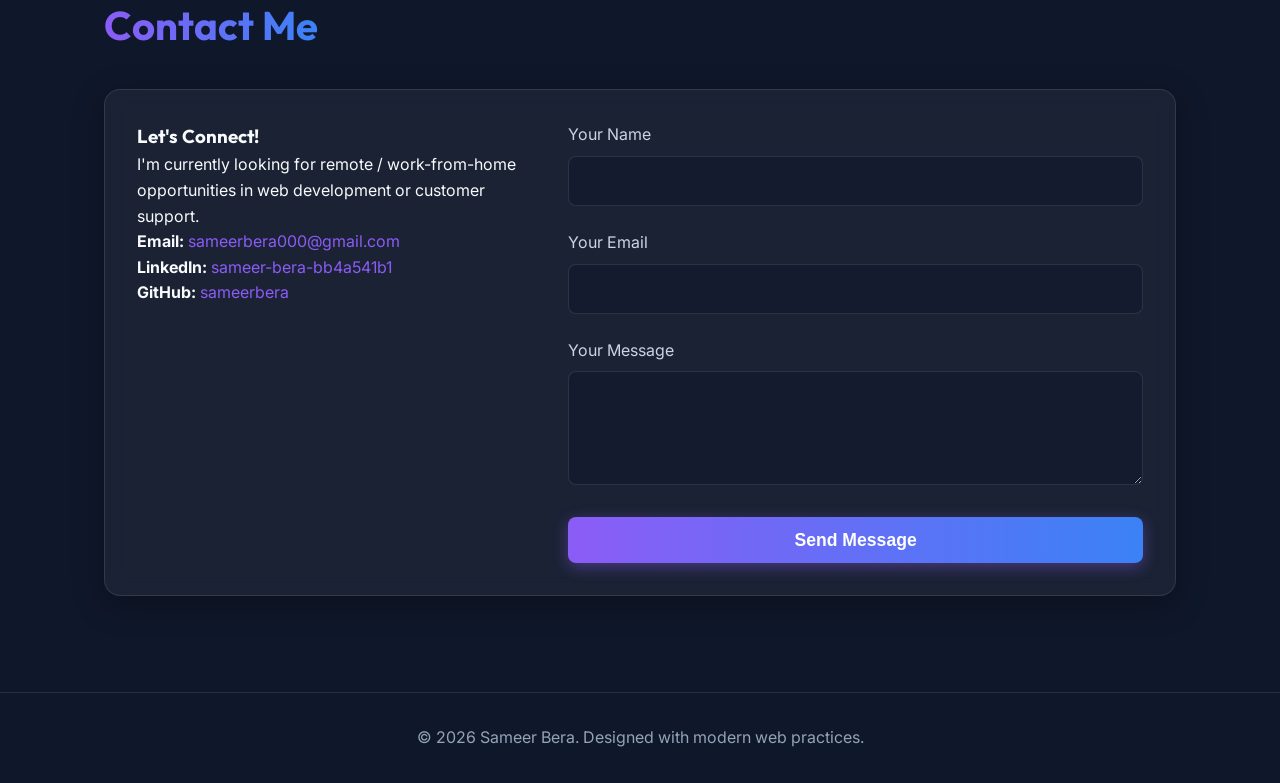
==== commit a52a91ee: "Update AI disclosure to target projects and add AI skills" ====
--- a/index.html
+++ b/index.html
@@ -78,7 +78,7 @@
         <div class="project-card glass-card">
           <div class="project-img-placeholder" style="background: linear-gradient(45deg, #4f46e5, #818cf8);">2XL AI SaaS</div>
           <h3>2XL (2xl.in)</h3>
-          <p>Developed an integrated AI platform featuring a Resume Builder, Domain SEO Analyzer, AI Cost Tracker, and high-speed DLT APIs.</p>
+          <p>Developed an integrated AI platform featuring a Resume Builder, Domain SEO Analyzer, AI Cost Tracker, and high-speed DLT APIs. <br><em>(Built with Generative AI & AI Agents)</em></p>
           <a href="https://2xl.in" target="_blank" class="btn-text">View Project →</a>
         </div>
 
@@ -86,7 +86,7 @@
         <div class="project-card glass-card">
           <div class="project-img-placeholder" style="background: linear-gradient(45deg, #10b981, #34d399);">GoSuggestsAI</div>
           <h3>GoSuggestsAI</h3>
-          <p>Built an AI-driven recommendation engine. Handled backend integrations and core API operations for intelligent data processing.</p>
+          <p>Built an AI-driven recommendation engine. Handled backend integrations and core API operations for intelligent data processing. <br><em>(Built with Generative AI & AI Agents)</em></p>
           <a href="https://gosuggestsai.com" target="_blank" class="btn-text">View Project →</a>
         </div>
 
@@ -94,7 +94,7 @@
         <div class="project-card glass-card">
           <div class="project-img-placeholder" style="background: linear-gradient(45deg, #f43f5e, #fb7185);">OtakuRank</div>
           <h3>OtakuRank</h3>
-          <p>Engineered a live global leaderboard for Anime and Manga with real-time voting. Designed a responsive UI with glassmorphism aesthetics.</p>
+          <p>Engineered a live global leaderboard for Anime and Manga with real-time voting. Designed a responsive UI with glassmorphism aesthetics. <br><em>(Built with Generative AI & AI Agents)</em></p>
           <a href="https://otakurank.com" target="_blank" class="btn-text">View Project →</a>
         </div>
 
@@ -108,6 +108,8 @@
         <div class="skills-list">
           <span class="skill-tag">HTML5</span>
           <span class="skill-tag">CSS3</span>
+          <span class="skill-tag">Generative AI</span>
+          <span class="skill-tag">AI Agents</span>
           <span class="skill-tag">SaaS APIs</span>
           <span class="skill-tag">Customer Service</span>
           <span class="skill-tag">Live Chat Support</span>
@@ -162,7 +164,7 @@
   </div>
 
   <footer>
-    <p>&copy; 2026 Sameer Bera. Designed and generated with the assistance of Generative AI & AI Agents.</p>
+    <p>&copy; 2026 Sameer Bera. Designed with modern web practices.</p>
   </footer>
 </body>
 </html>
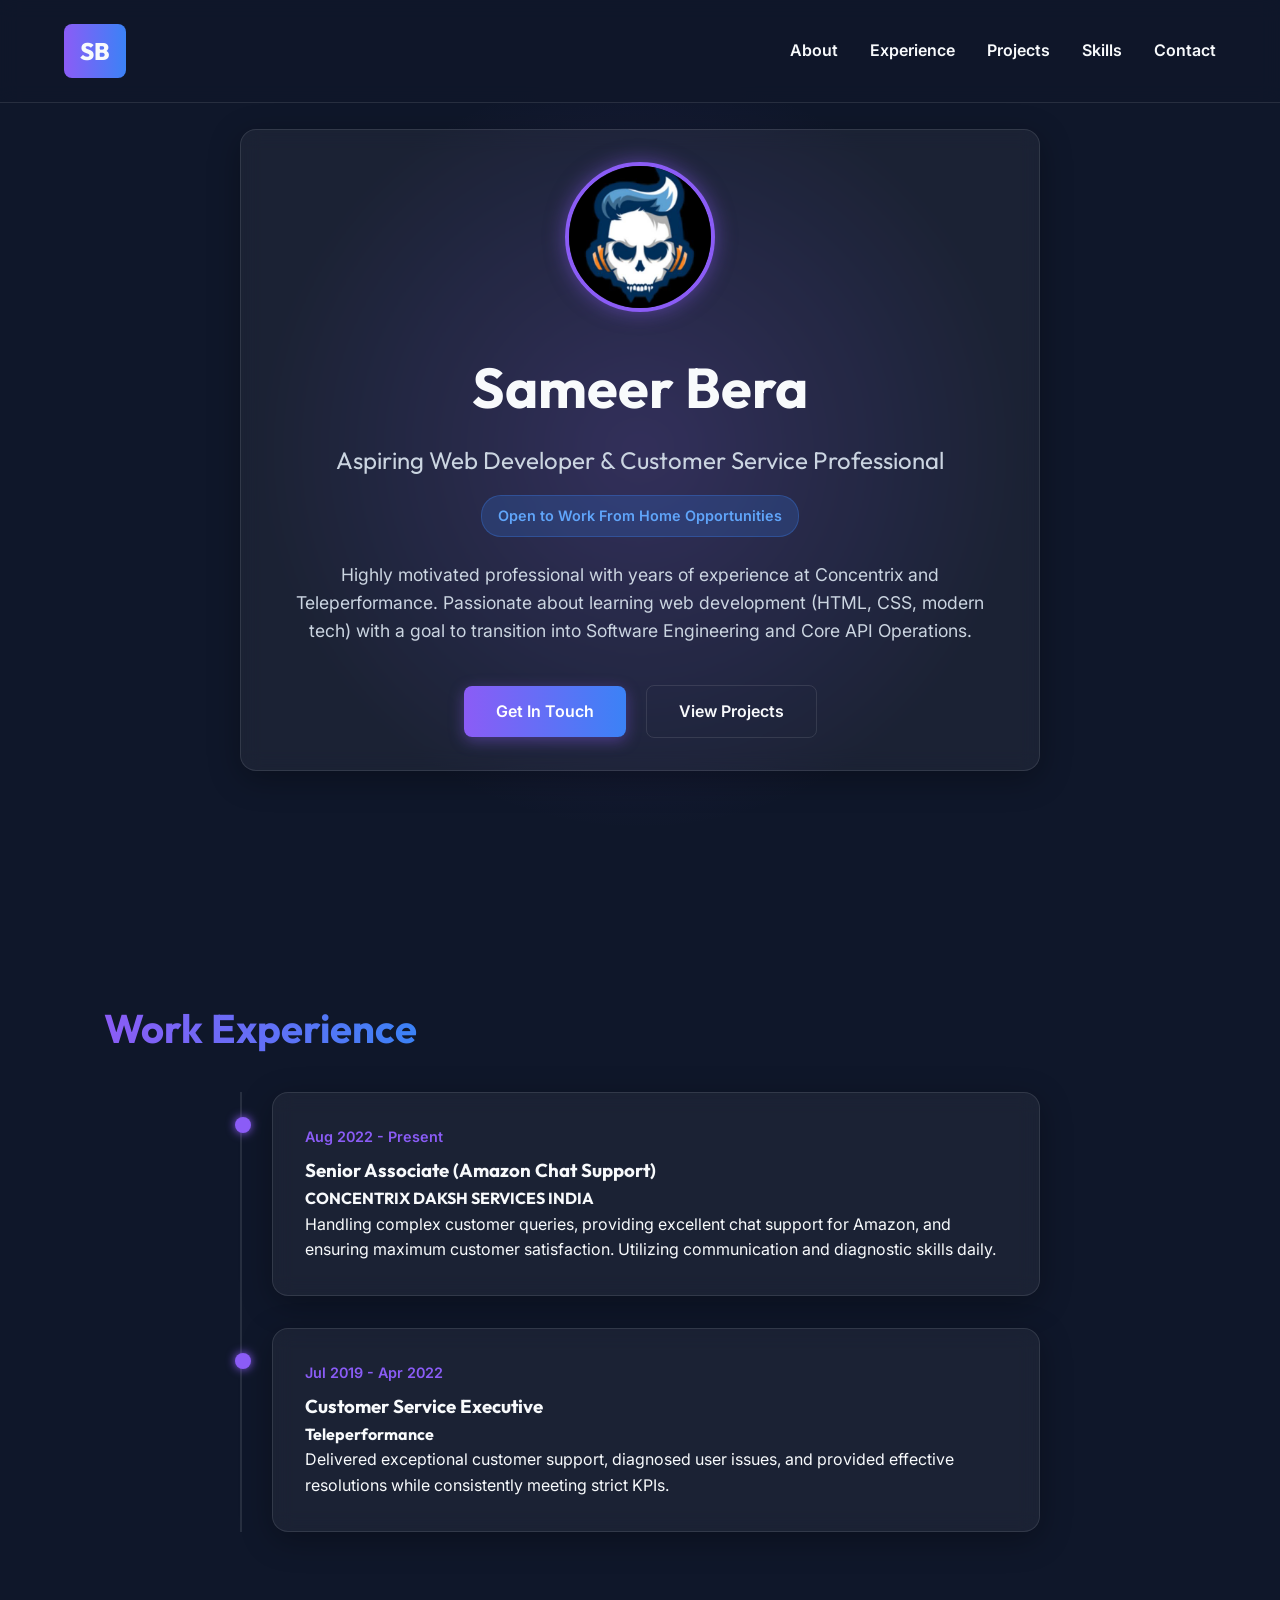
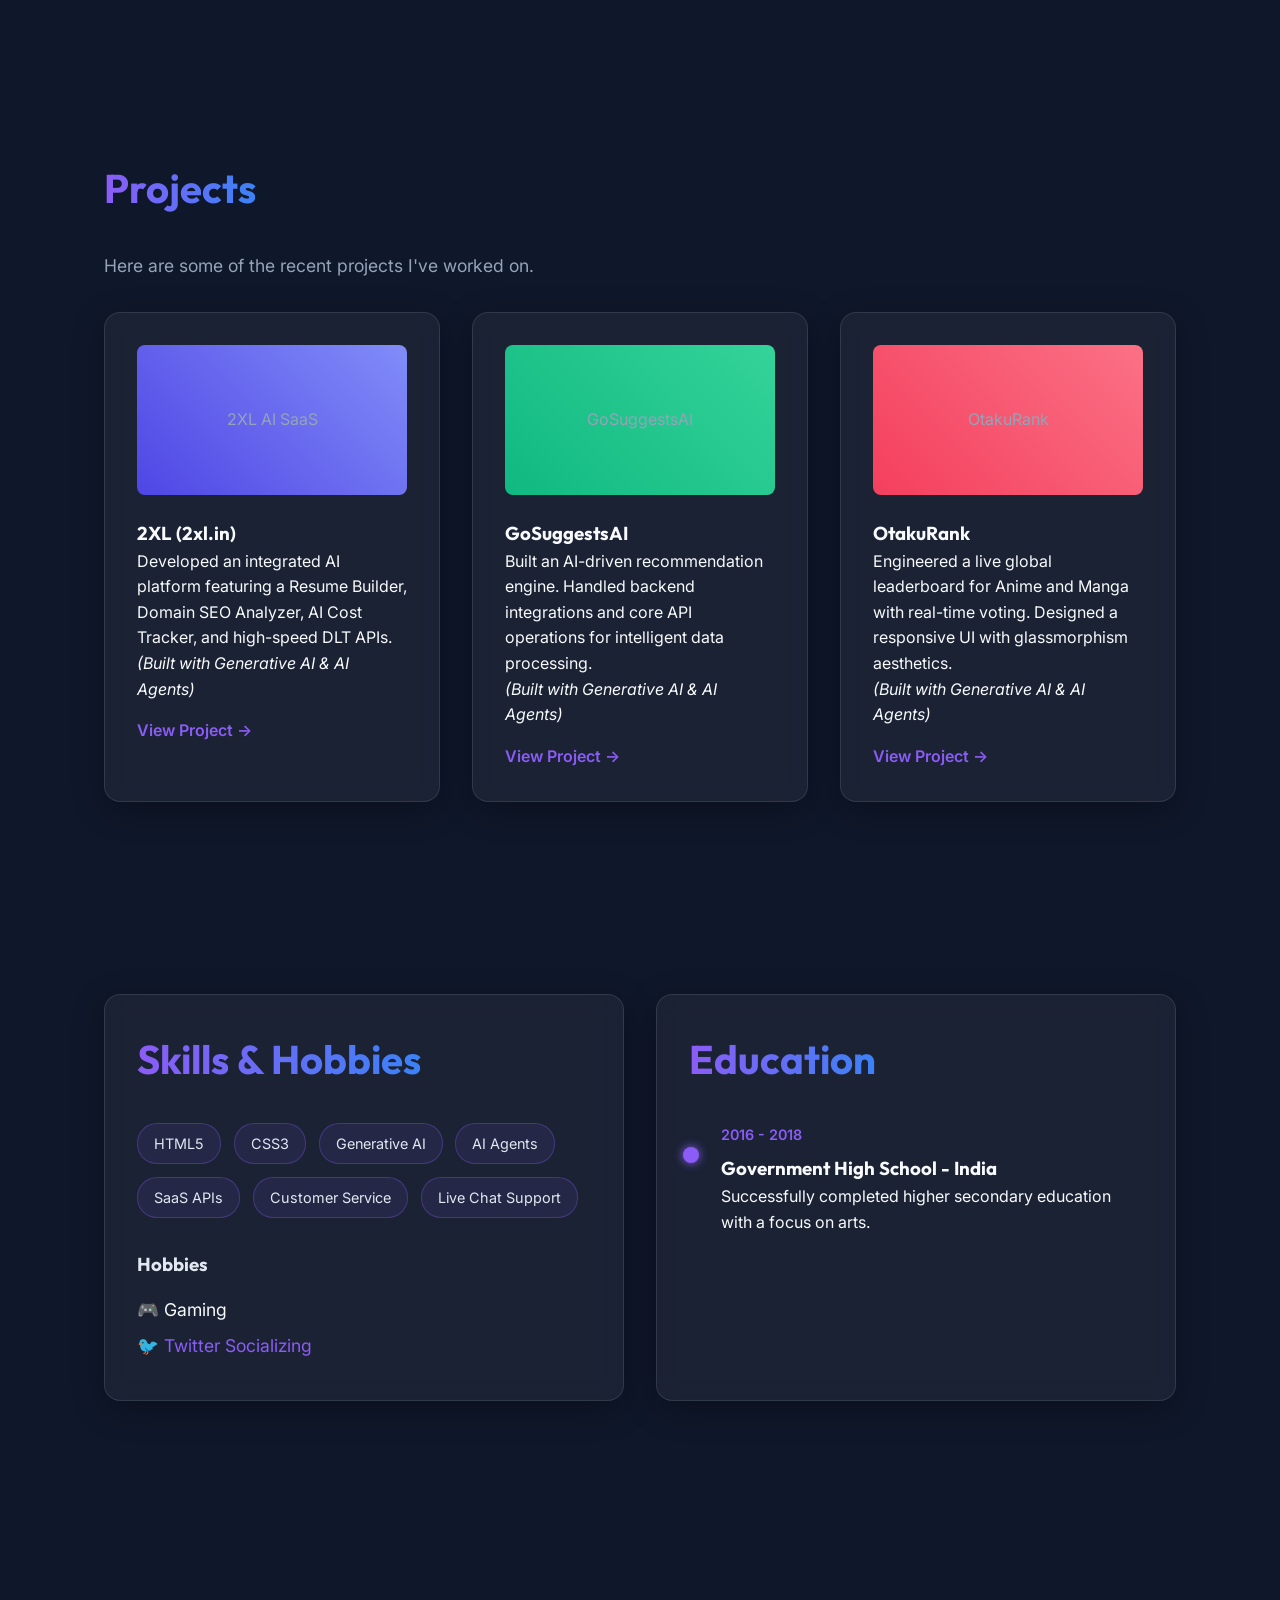
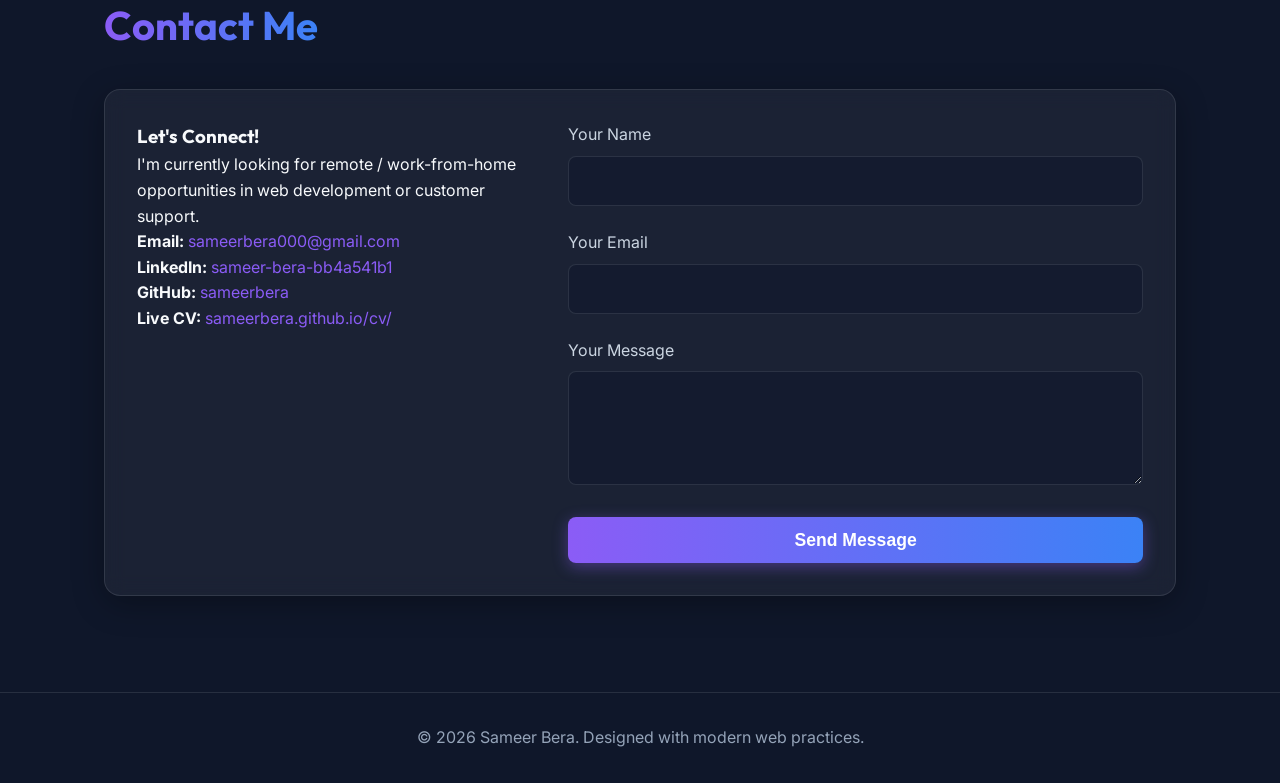
==== commit 8d82b649: "Add full Live CV link to contact sections" ====
--- a/index.html
+++ b/index.html
@@ -143,6 +143,7 @@
           <p><strong>Email:</strong> <a href="mailto:sameerbera000@gmail.com">sameerbera000@gmail.com</a></p>
           <p><strong>LinkedIn:</strong> <a href="https://www.linkedin.com/in/sameer-bera-bb4a541b1/" target="_blank">sameer-bera-bb4a541b1</a></p>
           <p><strong>GitHub:</strong> <a href="https://github.com/sameerbera" target="_blank">sameerbera</a></p>
+          <p><strong>Live CV:</strong> <a href="https://sameerbera.github.io/cv/" target="_blank">sameerbera.github.io/cv/</a></p>
         </div>
         <form class="contact-form" action="mailto:sameerbera000@gmail.com" method="post" enctype="text/plain">
           <div class="form-group">
